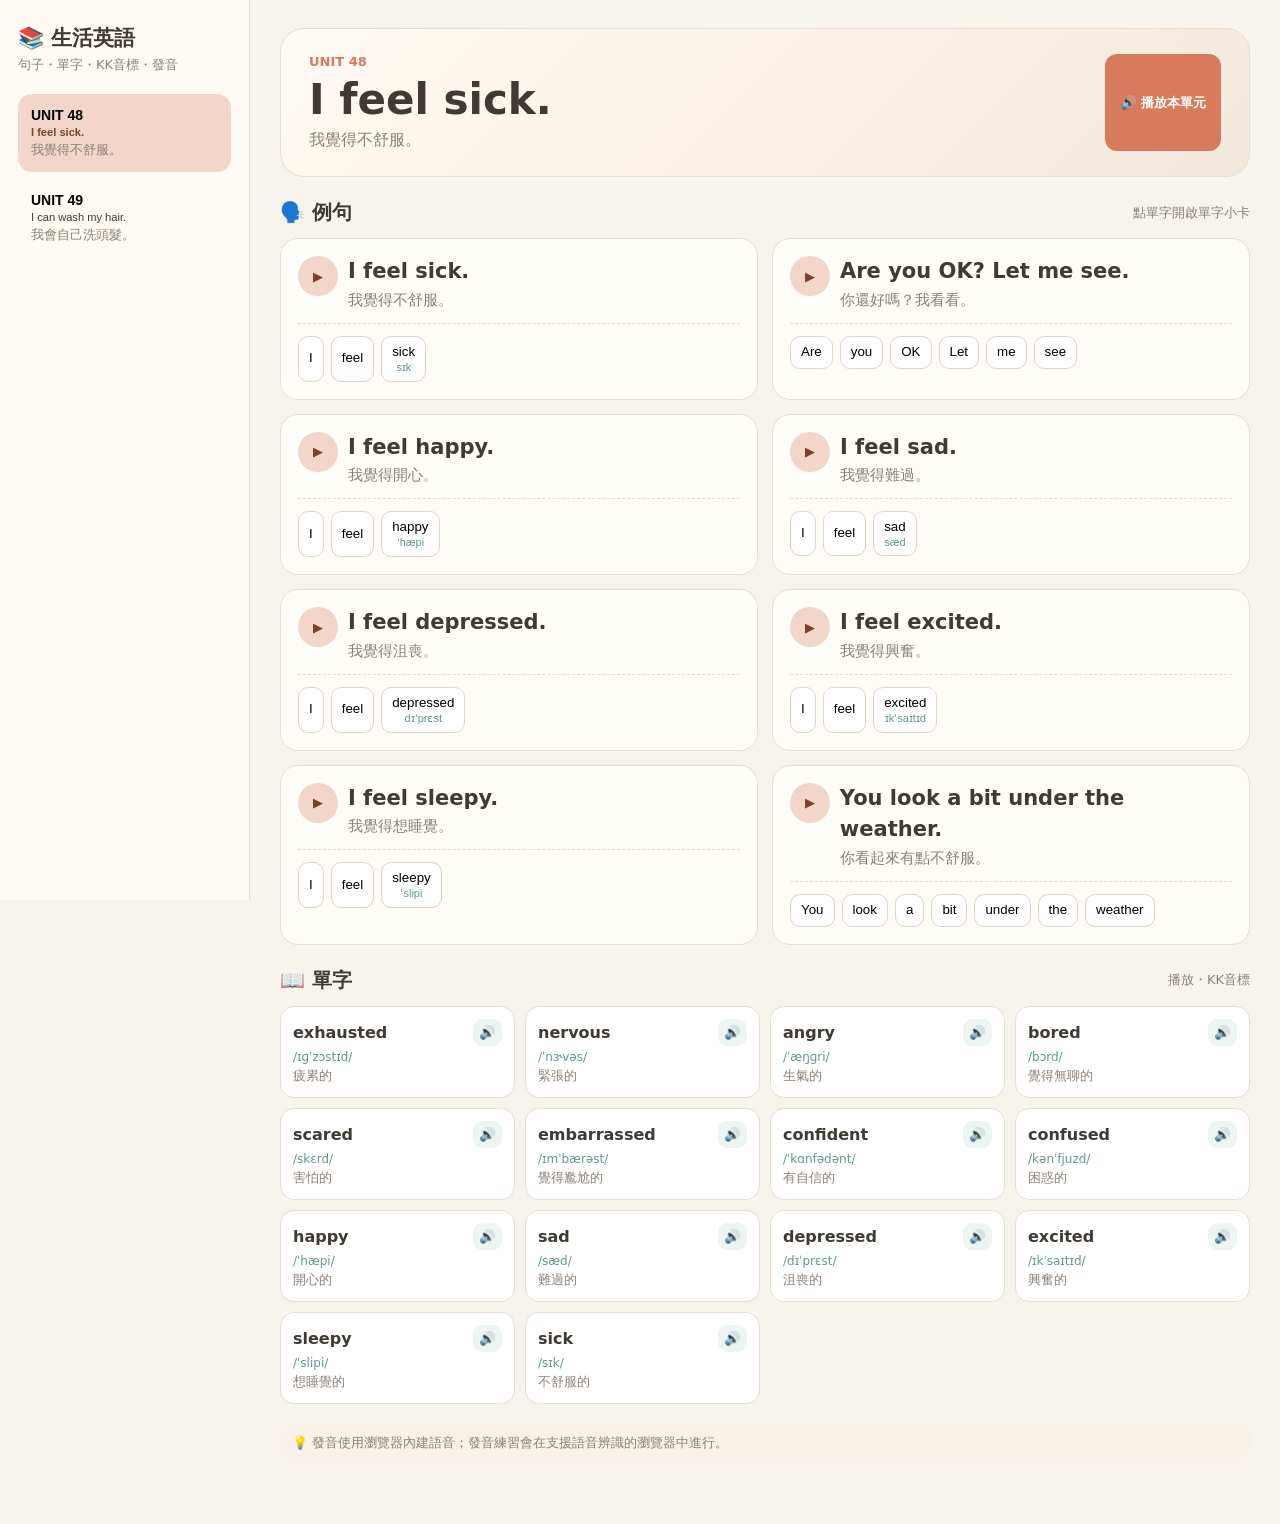
==== english-learning/index.html @ 6aeac431 "Add English learning Unit 48-49 web app" ====
<!doctype html>
<html lang="zh-Hant">
<head>
<meta charset="utf-8"><meta name="viewport" content="width=device-width,initial-scale=1">
<title>生活英語｜Unit 48–49</title>
<style>
:root{--bg:#f7f4ee;--card:#fffdf8;--ink:#3f3a34;--muted:#8b8176;--accent:#d77b5c;--green:#5d9a91;--line:#e7ddd1}*{box-sizing:border-box}body{margin:0;background:var(--bg);color:var(--ink);font-family:system-ui,-apple-system,"Noto Sans TC",sans-serif}.app{min-height:100vh;display:grid;grid-template-columns:250px 1fr}.side{position:sticky;top:0;height:100vh;padding:24px 18px;background:#fffaf3;border-right:1px solid var(--line)}.logo{font-size:21px;font-weight:800;margin-bottom:4px}.sub{font-size:13px;color:var(--muted);margin-bottom:20px}.unit{width:100%;border:0;background:transparent;text-align:left;padding:13px;border-radius:14px;cursor:pointer;margin-bottom:7px}.unit:hover,.unit.active{background:#f1d6c9}.unit b,.unit small{display:block}.unit b{font-size:14px}.unit small{margin-top:3px}.unit .en{color:var(--ink)}.unit .zh{color:var(--muted);font-size:13px}.unit.active .en{color:#7c402f;font-weight:800}.main{max-width:1100px;width:100%;margin:auto;padding:28px 30px 60px}.hero{background:linear-gradient(135deg,#fffaf4,#f3e8dc);border:1px solid var(--line);border-radius:24px;padding:25px 28px;margin-bottom:22px}.heroTop{display:flex;justify-content:space-between;gap:15px}.eyebrow{font-size:13px;color:var(--accent);font-weight:800}.hero h1{font-size:clamp(28px,4vw,42px);margin:6px 0}.hero p{color:var(--muted);margin:0}.btn{border:0;border-radius:12px;padding:11px 15px;background:var(--accent);color:#fff;font-weight:750;cursor:pointer}.section{margin-top:22px}.sectionTitle{display:flex;justify-content:space-between;align-items:center;margin-bottom:12px}.sectionTitle h2{font-size:20px;margin:0}.sectionTitle span{font-size:13px;color:var(--muted)}.grid{display:grid;grid-template-columns:repeat(2,minmax(0,1fr));gap:14px}.card{background:var(--card);border:1px solid var(--line);border-radius:18px;padding:17px}.line{display:flex;gap:10px;align-items:flex-start}.play{border:0;width:40px;height:40px;border-radius:50%;background:#f1d6c9;color:#7c402f;cursor:pointer}.sentence{font-size:21px;font-weight:750;line-height:1.5}.zh{font-size:15px;color:var(--muted);margin-top:3px}.words{display:flex;flex-wrap:wrap;gap:7px;margin-top:13px;padding-top:12px;border-top:1px dashed var(--line)}.word{border:1px solid #dfd4c7;background:#fff;padding:7px 10px;border-radius:10px;cursor:pointer}.word:hover{border-color:var(--accent);background:#fff8f3}.word i{display:block;font-size:11px;color:var(--green);font-style:normal;margin-top:2px}.vocab{display:grid;grid-template-columns:repeat(4,minmax(0,1fr));gap:10px}.v{background:#fff;border:1px solid var(--line);border-radius:14px;padding:12px}.vtop{display:flex;justify-content:space-between;align-items:center}.vtop button{border:0;background:#edf5f2;color:#39766e;border-radius:9px;padding:6px;cursor:pointer}.ipa{font-size:12px;color:var(--green);margin-top:4px}.meaning{font-size:13px;color:var(--muted);margin-top:3px}.note{margin-top:18px;padding:12px;background:#f8f1e9;border-radius:12px;color:var(--muted);font-size:13px}.mobile{display:none}
.modal{position:fixed;inset:0;background:rgba(35,29,24,.45);display:flex;align-items:center;justify-content:center;padding:18px;z-index:10}.modal.hide{display:none}.box{width:min(520px,100%);background:#fffdf8;border-radius:24px;overflow:hidden;box-shadow:0 20px 60px #0003}.head{padding:20px 22px 16px;background:linear-gradient(135deg,#fff7ef,#f2e5d9);display:flex;justify-content:space-between}.label{font-size:12px;color:var(--accent);font-weight:800}.mword{font-size:36px;font-weight:850}.mmeaning{color:var(--muted);font-size:17px}.close{border:0;border-radius:50%;width:38px;height:38px;cursor:pointer}.body{padding:20px 22px 24px}.mipa{font-size:21px;color:var(--green);margin-bottom:16px}.actions{display:flex;gap:9px;flex-wrap:wrap}.actions button{border:0;border-radius:12px;padding:11px 14px;cursor:pointer;font-weight:750;background:#f1d6c9;color:#7c402f}.actions .green{background:#edf5f2;color:#39766e}.practice{margin-top:18px;padding:16px;border-radius:16px;background:#f8f1e9}.practice h3{margin:0 0 6px}.practice p{font-size:13px;color:var(--muted)}.result{min-height:22px;font-weight:700;margin-top:10px}.example{margin-top:17px;padding-top:15px;border-top:1px dashed var(--line)}.exzh{color:var(--muted);font-size:14px;margin-top:3px}
@media(max-width:850px){.app{display:block}.side{display:none}.main{padding:16px 14px 90px}.grid{grid-template-columns:1fr}.vocab{grid-template-columns:repeat(2,minmax(0,1fr))}.heroTop{display:block}.hero{padding:20px}.hero .btn{margin-top:14px}.mobile{display:flex;position:fixed;z-index:9;left:10px;right:10px;bottom:10px;background:#fffaf3f5;border:1px solid var(--line);border-radius:16px;padding:7px;gap:6px;box-shadow:0 8px 30px #0002}.mobile button{flex:1;border:0;background:transparent;padding:10px;border-radius:11px}.mobile button.active{background:#f1d6c9;color:#7c402f;font-weight:800}}
</style></head>
<body>
<div class="app"><aside class="side"><div class="logo">📚 生活英語</div><div class="sub">句子・單字・KK音標・發音</div><div id="menu"></div></aside>
<main class="main"><section class="hero"><div class="heroTop"><div><div class="eyebrow" id="label"></div><h1 id="title"></h1><p id="subtitle"></p></div><button class="btn" id="all">🔊 播放本單元</button></div></section>
<section class="section"><div class="sectionTitle"><h2>🗣️ 例句</h2><span>點單字開啟單字小卡</span></div><div class="grid" id="sentences"></div></section>
<section class="section"><div class="sectionTitle"><h2>📖 單字</h2><span>播放・KK音標</span></div><div class="vocab" id="vocab"></div></section><div class="note">💡 發音使用瀏覽器內建語音；發音練習會在支援語音辨識的瀏覽器中進行。</div></main></div>
<div class="mobile" id="mobile"></div>
<div class="modal hide" id="modal"><div class="box"><div class="head"><div><div class="label">WORD CARD</div><div class="mword" id="mw"></div><div class="mmeaning" id="mm"></div></div><button class="close" id="close">×</button></div><div class="body"><div class="mipa" id="mi"></div><div class="actions"><button id="mp">🔊 播放發音</button><button class="green" id="ms">🐢 慢速播放</button></div><div class="practice"><h3>🎤 發音練習</h3><p>先聽一次，再跟著念；支援語音辨識時會顯示辨識結果。</p><div class="actions"><button class="green" id="practice">🎙️ 開始練習</button><button class="green" id="stop">⏹ 停止</button></div><div class="result" id="result"></div></div><div class="example" id="example"></div></div></div></div>
<script>
const U={48:{title:'I feel sick.',zh:'我覺得不舒服。',s:[['I feel sick.','我覺得不舒服。'],['Are you OK? Let me see.','你還好嗎？我看看。'],['I feel happy.','我覺得開心。'],['I feel sad.','我覺得難過。'],['I feel depressed.','我覺得沮喪。'],['I feel excited.','我覺得興奮。'],['I feel sleepy.','我覺得想睡覺。'],['You look a bit under the weather.','你看起來有點不舒服。']],v:[['exhausted','疲累的','ɪɡˈzɔstɪd'],['nervous','緊張的','ˈnɝvəs'],['angry','生氣的','ˈæŋɡri'],['bored','覺得無聊的','bɔrd'],['scared','害怕的','skɛrd'],['embarrassed','覺得尷尬的','ɪmˈbærəst'],['confident','有自信的','ˈkɑnfədənt'],['confused','困惑的','kənˈfjuzd'],['happy','開心的','ˈhæpi'],['sad','難過的','sæd'],['depressed','沮喪的','dɪˈprɛst'],['excited','興奮的','ɪkˈsaɪtɪd'],['sleepy','想睡覺的','ˈslipi'],['sick','不舒服的','sɪk']]},49:{title:'I can wash my hair.',zh:'我會自己洗頭髮。',s:[['I can wash my hair.','我會自己洗頭髮。'],['You are great.','你真棒！'],['I can wash my feet.','我會自己洗腳。'],['I can wash my face.','我會自己洗臉。'],['I can wash my neck.','我會自己洗脖子。'],['I can wash my hands.','我會自己洗手。'],['Let me blow-dry your hair.','讓我幫你吹乾頭髮。'],['The water in the bathtub is too hot.','浴缸裡的水太熱了。'],['The water is warm enough.','水溫夠暖和。']],v:[['back','背部','bæk'],['arm','手臂','ɑrm'],['ear','耳朵','ɪr'],['leg','腿','lɛɡ'],['mouth','嘴巴','maʊθ'],['finger','手指','ˈfɪŋɡɚ'],['chest','胸部','tʃɛst'],['tummy','肚子','ˈtʌmi'],['shoulder','肩膀','ˈʃoʊldɚ'],['hair','頭髮','hɛr'],['wash','洗','wɑʃ'],['feet','腳（foot複數）','fit'],['face','臉','feɪs'],['neck','脖子','nɛk'],['hands','手（hand複數）','hændz']]}};
let cur=48,word='',rec=null;const $=x=>document.getElementById(x);function esc(x){return x.replace(/[&<>"']/g,c=>({'&':'&amp;','<':'&lt;','>':'&gt;','"':'&quot;',"'":'&#39;'}[c]))}function speak(t,r=.82){speechSynthesis.cancel();let u=new SpeechSynthesisUtterance(t);u.lang='en-US';u.rate=r;speechSynthesis.speak(u)}
function render(){let u=U[cur];$('label').textContent='UNIT '+cur;$('title').textContent=u.title;$('subtitle').textContent=u.zh;$('sentences').innerHTML=u.s.map(x=>{let ws=x[0].match(/[A-Za-z]+(?:-[A-Za-z]+)*/g)||[];return `<article class="card"><div class="line"><button class="play" data-play="${esc(x[0])}">▶</button><div><div class="sentence">${esc(x[0])}</div><div class="zh">${esc(x[1])}</div></div></div><div class="words">${ws.map(w=>`<button class="word" data-word="${esc(w)}">${esc(w)}<i>${ipa(w)}</i></button>`).join('')}</div></article>`}).join('');$('vocab').innerHTML=u.v.map(x=>`<div class="v"><div class="vtop"><b>${esc(x[0])}</b><button data-play="${esc(x[0])}">🔊</button></div><div class="ipa">/${esc(x[2])}/</div><div class="meaning">${esc(x[1])}</div></div>`).join('');document.querySelectorAll('[data-play]').forEach(b=>b.onclick=()=>speak(b.dataset.play));document.querySelectorAll('[data-word]').forEach(b=>b.onclick=()=>openCard(b.dataset.word));document.querySelectorAll('[data-unit]').forEach(b=>b.classList.toggle('active',+b.dataset.unit===cur))}
function ipa(w){let a=U[cur].v.find(x=>x[0].toLowerCase()===w.toLowerCase());return a?a[2]:''}function menu(){let h=Object.keys(U).map(k=>`<button class="unit ${+k===cur?'active':''}" data-unit="${k}"><b>UNIT ${k}</b><small class="en">${esc(U[k].title)}</small><small class="zh">${esc(U[k].zh)}</small></button>`).join('');$('menu').innerHTML=h;$('mobile').innerHTML=Object.keys(U).map(k=>`<button data-unit="${k}">Unit ${k}</button>`).join('');document.querySelectorAll('[data-unit]').forEach(b=>b.onclick=()=>{cur=+b.dataset.unit;menu();render();scrollTo({top:0,behavior:'smooth'})})}
function openCard(w){word=w.toLowerCase();let v=U[cur].v.find(x=>x[0].toLowerCase()===word);$('mw').textContent=word;$('mm').textContent=v?v[1]:'單字';$('mi').textContent=v?'/'+v[2]+'/':'';let ex=U[cur].s.find(x=>new RegExp('\\b'+word.replace(/[.*+?^${}()|[\\]\\]/g,'\\$&')+'\\b','i').test(x[0]));$('example').innerHTML=ex?`<b>📌 例句</b><div>${esc(ex[0])}</div><div class="exzh">${esc(ex[1])}</div>`:'';$('result').textContent='';$('modal').classList.remove('hide');document.body.style.overflow='hidden'}function closeCard(){$('modal').classList.add('hide');document.body.style.overflow='';if(rec){try{rec.stop()}catch(e){}rec=null}}$('close').onclick=closeCard;$('modal').onclick=e=>{if(e.target===$('modal'))closeCard()};$('mp').onclick=()=>speak(word);$('ms').onclick=()=>speak(word,.55);$('stop').onclick=()=>{if(rec)try{rec.stop()}catch(e){}speechSynthesis.cancel();$('result').textContent='已停止練習。'};$('practice').onclick=()=>{let SR=SpeechRecognition||webkitSpeechRecognition;if(!SR){$('result').textContent='目前瀏覽器不支援語音辨識，可以先聽發音再跟讀。';return}rec=new SR();rec.lang='en-US';rec.interimResults=false;rec.onresult=e=>{let h=e.results[0][0].transcript.trim();$('result').textContent=h.toLowerCase().includes(word)?'✅ 很棒！辨識到：'+h:'🔁 辨識到：'+h+'，再試一次看看。'};rec.onerror=()=>{$('result').textContent='⚠️ 無法辨識，請確認麥克風權限後再試一次。'};speak(word,.55);try{rec.start()}catch(e){}};$('all').onclick=()=>{speechSynthesis.cancel();let i=0,a=U[cur].s.map(x=>x[0]);function n(){if(i<a.length){let u=new SpeechSynthesisUtterance(a[i++]);u.lang='en-US';u.rate=.82;u.onend=n;speechSynthesis.speak(u)}}n()};menu();render();
</script></body></html>
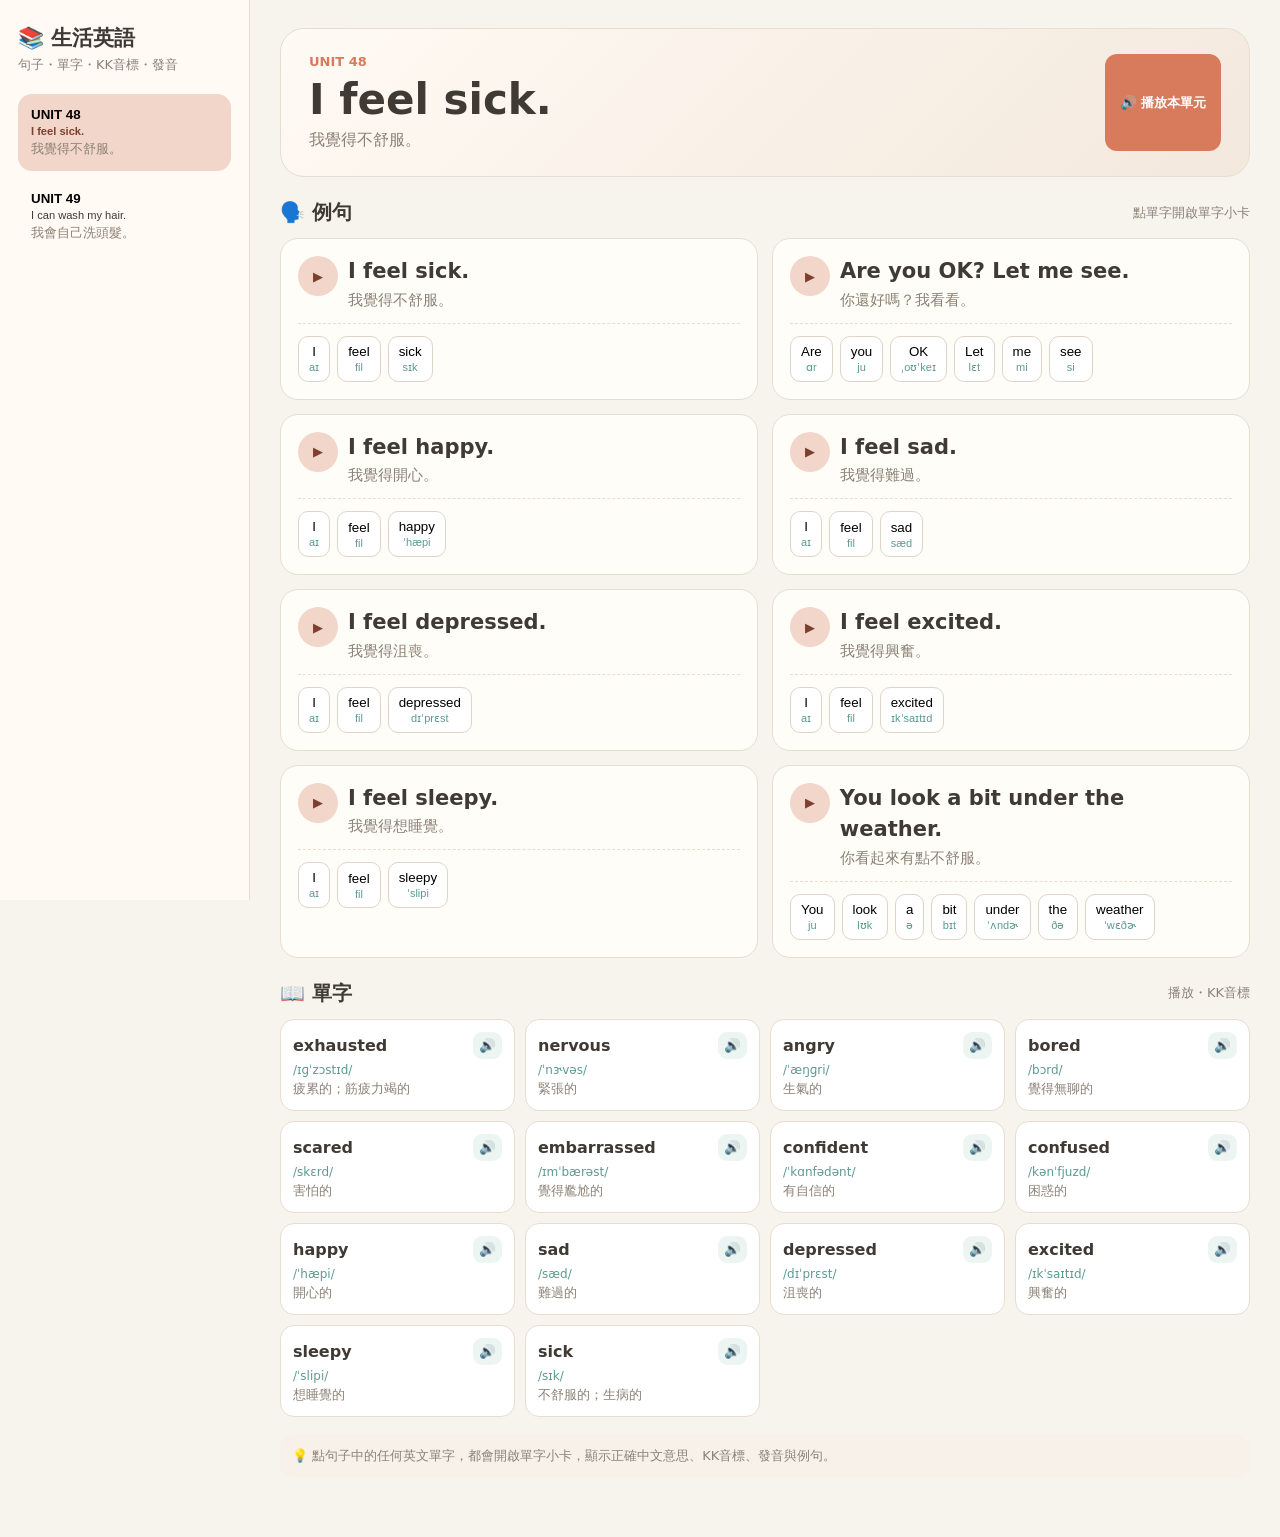
==== commit 01d42715: "Fix word card Chinese meanings" ====
--- a/english-learning/index.html
+++ b/english-learning/index.html
@@ -4,21 +4,17 @@
 <meta charset="utf-8"><meta name="viewport" content="width=device-width,initial-scale=1">
 <title>生活英語｜Unit 48–49</title>
 <style>
-:root{--bg:#f7f4ee;--card:#fffdf8;--ink:#3f3a34;--muted:#8b8176;--accent:#d77b5c;--green:#5d9a91;--line:#e7ddd1}*{box-sizing:border-box}body{margin:0;background:var(--bg);color:var(--ink);font-family:system-ui,-apple-system,"Noto Sans TC",sans-serif}.app{min-height:100vh;display:grid;grid-template-columns:250px 1fr}.side{position:sticky;top:0;height:100vh;padding:24px 18px;background:#fffaf3;border-right:1px solid var(--line)}.logo{font-size:21px;font-weight:800;margin-bottom:4px}.sub{font-size:13px;color:var(--muted);margin-bottom:20px}.unit{width:100%;border:0;background:transparent;text-align:left;padding:13px;border-radius:14px;cursor:pointer;margin-bottom:7px}.unit:hover,.unit.active{background:#f1d6c9}.unit b,.unit small{display:block}.unit b{font-size:14px}.unit small{margin-top:3px}.unit .en{color:var(--ink)}.unit .zh{color:var(--muted);font-size:13px}.unit.active .en{color:#7c402f;font-weight:800}.main{max-width:1100px;width:100%;margin:auto;padding:28px 30px 60px}.hero{background:linear-gradient(135deg,#fffaf4,#f3e8dc);border:1px solid var(--line);border-radius:24px;padding:25px 28px;margin-bottom:22px}.heroTop{display:flex;justify-content:space-between;gap:15px}.eyebrow{font-size:13px;color:var(--accent);font-weight:800}.hero h1{font-size:clamp(28px,4vw,42px);margin:6px 0}.hero p{color:var(--muted);margin:0}.btn{border:0;border-radius:12px;padding:11px 15px;background:var(--accent);color:#fff;font-weight:750;cursor:pointer}.section{margin-top:22px}.sectionTitle{display:flex;justify-content:space-between;align-items:center;margin-bottom:12px}.sectionTitle h2{font-size:20px;margin:0}.sectionTitle span{font-size:13px;color:var(--muted)}.grid{display:grid;grid-template-columns:repeat(2,minmax(0,1fr));gap:14px}.card{background:var(--card);border:1px solid var(--line);border-radius:18px;padding:17px}.line{display:flex;gap:10px;align-items:flex-start}.play{border:0;width:40px;height:40px;border-radius:50%;background:#f1d6c9;color:#7c402f;cursor:pointer}.sentence{font-size:21px;font-weight:750;line-height:1.5}.zh{font-size:15px;color:var(--muted);margin-top:3px}.words{display:flex;flex-wrap:wrap;gap:7px;margin-top:13px;padding-top:12px;border-top:1px dashed var(--line)}.word{border:1px solid #dfd4c7;background:#fff;padding:7px 10px;border-radius:10px;cursor:pointer}.word:hover{border-color:var(--accent);background:#fff8f3}.word i{display:block;font-size:11px;color:var(--green);font-style:normal;margin-top:2px}.vocab{display:grid;grid-template-columns:repeat(4,minmax(0,1fr));gap:10px}.v{background:#fff;border:1px solid var(--line);border-radius:14px;padding:12px}.vtop{display:flex;justify-content:space-between;align-items:center}.vtop button{border:0;background:#edf5f2;color:#39766e;border-radius:9px;padding:6px;cursor:pointer}.ipa{font-size:12px;color:var(--green);margin-top:4px}.meaning{font-size:13px;color:var(--muted);margin-top:3px}.note{margin-top:18px;padding:12px;background:#f8f1e9;border-radius:12px;color:var(--muted);font-size:13px}.mobile{display:none}
-.modal{position:fixed;inset:0;background:rgba(35,29,24,.45);display:flex;align-items:center;justify-content:center;padding:18px;z-index:10}.modal.hide{display:none}.box{width:min(520px,100%);background:#fffdf8;border-radius:24px;overflow:hidden;box-shadow:0 20px 60px #0003}.head{padding:20px 22px 16px;background:linear-gradient(135deg,#fff7ef,#f2e5d9);display:flex;justify-content:space-between}.label{font-size:12px;color:var(--accent);font-weight:800}.mword{font-size:36px;font-weight:850}.mmeaning{color:var(--muted);font-size:17px}.close{border:0;border-radius:50%;width:38px;height:38px;cursor:pointer}.body{padding:20px 22px 24px}.mipa{font-size:21px;color:var(--green);margin-bottom:16px}.actions{display:flex;gap:9px;flex-wrap:wrap}.actions button{border:0;border-radius:12px;padding:11px 14px;cursor:pointer;font-weight:750;background:#f1d6c9;color:#7c402f}.actions .green{background:#edf5f2;color:#39766e}.practice{margin-top:18px;padding:16px;border-radius:16px;background:#f8f1e9}.practice h3{margin:0 0 6px}.practice p{font-size:13px;color:var(--muted)}.result{min-height:22px;font-weight:700;margin-top:10px}.example{margin-top:17px;padding-top:15px;border-top:1px dashed var(--line)}.exzh{color:var(--muted);font-size:14px;margin-top:3px}
-@media(max-width:850px){.app{display:block}.side{display:none}.main{padding:16px 14px 90px}.grid{grid-template-columns:1fr}.vocab{grid-template-columns:repeat(2,minmax(0,1fr))}.heroTop{display:block}.hero{padding:20px}.hero .btn{margin-top:14px}.mobile{display:flex;position:fixed;z-index:9;left:10px;right:10px;bottom:10px;background:#fffaf3f5;border:1px solid var(--line);border-radius:16px;padding:7px;gap:6px;box-shadow:0 8px 30px #0002}.mobile button{flex:1;border:0;background:transparent;padding:10px;border-radius:11px}.mobile button.active{background:#f1d6c9;color:#7c402f;font-weight:800}}
+:root{--bg:#f7f4ee;--card:#fffdf8;--ink:#3f3a34;--muted:#8b8176;--accent:#d77b5c;--green:#5d9a91;--line:#e7ddd1}*{box-sizing:border-box}body{margin:0;background:var(--bg);color:var(--ink);font-family:system-ui,-apple-system,"Noto Sans TC",sans-serif}.app{min-height:100vh;display:grid;grid-template-columns:250px 1fr}.side{position:sticky;top:0;height:100vh;padding:24px 18px;background:#fffaf3;border-right:1px solid var(--line)}.logo{font-size:21px;font-weight:800}.sub{font-size:13px;color:var(--muted);margin:4px 0 20px}.unit{width:100%;border:0;background:transparent;text-align:left;padding:13px;border-radius:14px;cursor:pointer;margin-bottom:7px}.unit:hover,.unit.active{background:#f1d6c9}.unit b,.unit small{display:block}.unit small{margin-top:3px}.unit .en{color:var(--ink)}.unit .zh{color:var(--muted);font-size:13px}.unit.active .en{color:#7c402f;font-weight:800}.main{max-width:1100px;width:100%;margin:auto;padding:28px 30px 60px}.hero{background:linear-gradient(135deg,#fffaf4,#f3e8dc);border:1px solid var(--line);border-radius:24px;padding:25px 28px;margin-bottom:22px}.heroTop{display:flex;justify-content:space-between;gap:15px}.eyebrow{font-size:13px;color:var(--accent);font-weight:800}.hero h1{font-size:clamp(28px,4vw,42px);margin:6px 0}.hero p{color:var(--muted);margin:0}.btn,.sound{border:0;border-radius:12px;padding:11px 15px;background:var(--accent);color:#fff;font-weight:750;cursor:pointer}.section{margin-top:22px}.sectionTitle{display:flex;justify-content:space-between;align-items:center;margin-bottom:12px}.sectionTitle h2{font-size:20px;margin:0}.sectionTitle span{font-size:13px;color:var(--muted)}.grid{display:grid;grid-template-columns:repeat(2,minmax(0,1fr));gap:14px}.card{background:var(--card);border:1px solid var(--line);border-radius:18px;padding:17px}.line{display:flex;gap:10px}.play{border:0;width:40px;height:40px;border-radius:50%;background:#f1d6c9;color:#7c402f;cursor:pointer}.sentence{font-size:21px;font-weight:750;line-height:1.5}.zh{font-size:15px;color:var(--muted);margin-top:3px}.words{display:flex;flex-wrap:wrap;gap:7px;margin-top:13px;padding-top:12px;border-top:1px dashed var(--line)}.word{border:1px solid #dfd4c7;background:#fff;padding:7px 10px;border-radius:10px;cursor:pointer}.word:hover{border-color:var(--accent);background:#fff8f3}.word i{display:block;font-size:11px;color:var(--green);font-style:normal;margin-top:2px}.vocab{display:grid;grid-template-columns:repeat(4,minmax(0,1fr));gap:10px}.v{background:#fff;border:1px solid var(--line);border-radius:14px;padding:12px}.vtop{display:flex;justify-content:space-between;align-items:center}.vtop button{border:0;background:#edf5f2;color:#39766e;border-radius:9px;padding:6px;cursor:pointer}.ipa{font-size:12px;color:var(--green);margin-top:4px}.meaning{font-size:13px;color:var(--muted);margin-top:3px}.note{margin-top:18px;padding:12px;background:#f8f1e9;border-radius:12px;color:var(--muted);font-size:13px}.mobile{display:none}.modal{position:fixed;inset:0;background:#231d1873;display:flex;align-items:center;justify-content:center;padding:18px;z-index:20}.modal.hide{display:none}.box{width:min(520px,100%);background:#fffdf8;border-radius:24px;overflow:hidden;box-shadow:0 20px 60px #0003}.head{padding:20px 22px 16px;background:linear-gradient(135deg,#fff7ef,#f2e5d9);display:flex;justify-content:space-between}.label{font-size:12px;color:var(--accent);font-weight:800}.mword{font-size:36px;font-weight:850}.mmeaning{color:var(--ink);font-size:18px;margin-top:4px}.close{border:0;border-radius:50%;width:38px;height:38px;cursor:pointer}.body{padding:20px 22px 24px}.mipa{font-size:21px;color:var(--green);margin-bottom:16px}.actions{display:flex;gap:9px;flex-wrap:wrap}.actions button{border:0;border-radius:12px;padding:11px 14px;cursor:pointer;font-weight:750;background:#f1d6c9;color:#7c402f}.actions .green{background:#edf5f2;color:#39766e}.practice{margin-top:18px;padding:16px;border-radius:16px;background:#f8f1e9}.practice h3{margin:0 0 6px}.practice p{font-size:13px;color:var(--muted)}.result{min-height:22px;font-weight:700;margin-top:10px}.example{margin-top:17px;padding-top:15px;border-top:1px dashed var(--line)}.exzh{color:var(--muted);font-size:14px;margin-top:3px}@media(max-width:850px){.app{display:block}.side{display:none}.main{padding:16px 14px 90px}.grid{grid-template-columns:1fr}.vocab{grid-template-columns:repeat(2,minmax(0,1fr))}.heroTop{display:block}.hero{padding:20px}.hero .btn{margin-top:14px}.mobile{display:flex;position:fixed;z-index:10;left:10px;right:10px;bottom:10px;background:#fffaf3f5;border:1px solid var(--line);border-radius:16px;padding:7px;gap:6px;box-shadow:0 8px 30px #0002}.mobile button{flex:1;border:0;background:transparent;padding:10px;border-radius:11px}.mobile button.active{background:#f1d6c9;color:#7c402f;font-weight:800}}
 </style></head>
 <body>
-<div class="app"><aside class="side"><div class="logo">📚 生活英語</div><div class="sub">句子・單字・KK音標・發音</div><div id="menu"></div></aside>
-<main class="main"><section class="hero"><div class="heroTop"><div><div class="eyebrow" id="label"></div><h1 id="title"></h1><p id="subtitle"></p></div><button class="btn" id="all">🔊 播放本單元</button></div></section>
-<section class="section"><div class="sectionTitle"><h2>🗣️ 例句</h2><span>點單字開啟單字小卡</span></div><div class="grid" id="sentences"></div></section>
-<section class="section"><div class="sectionTitle"><h2>📖 單字</h2><span>播放・KK音標</span></div><div class="vocab" id="vocab"></div></section><div class="note">💡 發音使用瀏覽器內建語音；發音練習會在支援語音辨識的瀏覽器中進行。</div></main></div>
-<div class="mobile" id="mobile"></div>
-<div class="modal hide" id="modal"><div class="box"><div class="head"><div><div class="label">WORD CARD</div><div class="mword" id="mw"></div><div class="mmeaning" id="mm"></div></div><button class="close" id="close">×</button></div><div class="body"><div class="mipa" id="mi"></div><div class="actions"><button id="mp">🔊 播放發音</button><button class="green" id="ms">🐢 慢速播放</button></div><div class="practice"><h3>🎤 發音練習</h3><p>先聽一次，再跟著念；支援語音辨識時會顯示辨識結果。</p><div class="actions"><button class="green" id="practice">🎙️ 開始練習</button><button class="green" id="stop">⏹ 停止</button></div><div class="result" id="result"></div></div><div class="example" id="example"></div></div></div></div>
+<div class="app"><aside class="side"><div class="logo">📚 生活英語</div><div class="sub">句子・單字・KK音標・發音</div><div id="menu"></div></aside><main class="main"><section class="hero"><div class="heroTop"><div><div class="eyebrow" id="label"></div><h1 id="title"></h1><p id="subtitle"></p></div><button class="btn" id="all">🔊 播放本單元</button></div></section><section class="section"><div class="sectionTitle"><h2>🗣️ 例句</h2><span>點單字開啟單字小卡</span></div><div class="grid" id="sentences"></div></section><section class="section"><div class="sectionTitle"><h2>📖 單字</h2><span>播放・KK音標</span></div><div class="vocab" id="vocab"></div></section><div class="note">💡 點句子中的任何英文單字，都會開啟單字小卡，顯示正確中文意思、KK音標、發音與例句。</div></main></div>
+<div class="mobile" id="mobile"></div><div class="modal hide" id="modal"><div class="box"><div class="head"><div><div class="label">WORD CARD</div><div class="mword" id="mw"></div><div class="mmeaning" id="mm"></div></div><button class="close" id="close">×</button></div><div class="body"><div class="mipa" id="mi"></div><div class="actions"><button id="mp">🔊 播放發音</button><button class="green" id="ms">🐢 慢速播放</button></div><div class="practice"><h3>🎤 發音練習</h3><p>先聽一次，再按開始練習跟著念。</p><div class="actions"><button class="green" id="practice">🎙️ 開始練習</button><button class="green" id="stop">⏹ 停止</button></div><div class="result" id="result"></div></div><div class="example" id="example"></div></div></div></div>
 <script>
-const U={48:{title:'I feel sick.',zh:'我覺得不舒服。',s:[['I feel sick.','我覺得不舒服。'],['Are you OK? Let me see.','你還好嗎？我看看。'],['I feel happy.','我覺得開心。'],['I feel sad.','我覺得難過。'],['I feel depressed.','我覺得沮喪。'],['I feel excited.','我覺得興奮。'],['I feel sleepy.','我覺得想睡覺。'],['You look a bit under the weather.','你看起來有點不舒服。']],v:[['exhausted','疲累的','ɪɡˈzɔstɪd'],['nervous','緊張的','ˈnɝvəs'],['angry','生氣的','ˈæŋɡri'],['bored','覺得無聊的','bɔrd'],['scared','害怕的','skɛrd'],['embarrassed','覺得尷尬的','ɪmˈbærəst'],['confident','有自信的','ˈkɑnfədənt'],['confused','困惑的','kənˈfjuzd'],['happy','開心的','ˈhæpi'],['sad','難過的','sæd'],['depressed','沮喪的','dɪˈprɛst'],['excited','興奮的','ɪkˈsaɪtɪd'],['sleepy','想睡覺的','ˈslipi'],['sick','不舒服的','sɪk']]},49:{title:'I can wash my hair.',zh:'我會自己洗頭髮。',s:[['I can wash my hair.','我會自己洗頭髮。'],['You are great.','你真棒！'],['I can wash my feet.','我會自己洗腳。'],['I can wash my face.','我會自己洗臉。'],['I can wash my neck.','我會自己洗脖子。'],['I can wash my hands.','我會自己洗手。'],['Let me blow-dry your hair.','讓我幫你吹乾頭髮。'],['The water in the bathtub is too hot.','浴缸裡的水太熱了。'],['The water is warm enough.','水溫夠暖和。']],v:[['back','背部','bæk'],['arm','手臂','ɑrm'],['ear','耳朵','ɪr'],['leg','腿','lɛɡ'],['mouth','嘴巴','maʊθ'],['finger','手指','ˈfɪŋɡɚ'],['chest','胸部','tʃɛst'],['tummy','肚子','ˈtʌmi'],['shoulder','肩膀','ˈʃoʊldɚ'],['hair','頭髮','hɛr'],['wash','洗','wɑʃ'],['feet','腳（foot複數）','fit'],['face','臉','feɪs'],['neck','脖子','nɛk'],['hands','手（hand複數）','hændz']]}};
-let cur=48,word='',rec=null;const $=x=>document.getElementById(x);function esc(x){return x.replace(/[&<>"']/g,c=>({'&':'&amp;','<':'&lt;','>':'&gt;','"':'&quot;',"'":'&#39;'}[c]))}function speak(t,r=.82){speechSynthesis.cancel();let u=new SpeechSynthesisUtterance(t);u.lang='en-US';u.rate=r;speechSynthesis.speak(u)}
-function render(){let u=U[cur];$('label').textContent='UNIT '+cur;$('title').textContent=u.title;$('subtitle').textContent=u.zh;$('sentences').innerHTML=u.s.map(x=>{let ws=x[0].match(/[A-Za-z]+(?:-[A-Za-z]+)*/g)||[];return `<article class="card"><div class="line"><button class="play" data-play="${esc(x[0])}">▶</button><div><div class="sentence">${esc(x[0])}</div><div class="zh">${esc(x[1])}</div></div></div><div class="words">${ws.map(w=>`<button class="word" data-word="${esc(w)}">${esc(w)}<i>${ipa(w)}</i></button>`).join('')}</div></article>`}).join('');$('vocab').innerHTML=u.v.map(x=>`<div class="v"><div class="vtop"><b>${esc(x[0])}</b><button data-play="${esc(x[0])}">🔊</button></div><div class="ipa">/${esc(x[2])}/</div><div class="meaning">${esc(x[1])}</div></div>`).join('');document.querySelectorAll('[data-play]').forEach(b=>b.onclick=()=>speak(b.dataset.play));document.querySelectorAll('[data-word]').forEach(b=>b.onclick=()=>openCard(b.dataset.word));document.querySelectorAll('[data-unit]').forEach(b=>b.classList.toggle('active',+b.dataset.unit===cur))}
-function ipa(w){let a=U[cur].v.find(x=>x[0].toLowerCase()===w.toLowerCase());return a?a[2]:''}function menu(){let h=Object.keys(U).map(k=>`<button class="unit ${+k===cur?'active':''}" data-unit="${k}"><b>UNIT ${k}</b><small class="en">${esc(U[k].title)}</small><small class="zh">${esc(U[k].zh)}</small></button>`).join('');$('menu').innerHTML=h;$('mobile').innerHTML=Object.keys(U).map(k=>`<button data-unit="${k}">Unit ${k}</button>`).join('');document.querySelectorAll('[data-unit]').forEach(b=>b.onclick=()=>{cur=+b.dataset.unit;menu();render();scrollTo({top:0,behavior:'smooth'})})}
-function openCard(w){word=w.toLowerCase();let v=U[cur].v.find(x=>x[0].toLowerCase()===word);$('mw').textContent=word;$('mm').textContent=v?v[1]:'單字';$('mi').textContent=v?'/'+v[2]+'/':'';let ex=U[cur].s.find(x=>new RegExp('\\b'+word.replace(/[.*+?^${}()|[\\]\\]/g,'\\$&')+'\\b','i').test(x[0]));$('example').innerHTML=ex?`<b>📌 例句</b><div>${esc(ex[0])}</div><div class="exzh">${esc(ex[1])}</div>`:'';$('result').textContent='';$('modal').classList.remove('hide');document.body.style.overflow='hidden'}function closeCard(){$('modal').classList.add('hide');document.body.style.overflow='';if(rec){try{rec.stop()}catch(e){}rec=null}}$('close').onclick=closeCard;$('modal').onclick=e=>{if(e.target===$('modal'))closeCard()};$('mp').onclick=()=>speak(word);$('ms').onclick=()=>speak(word,.55);$('stop').onclick=()=>{if(rec)try{rec.stop()}catch(e){}speechSynthesis.cancel();$('result').textContent='已停止練習。'};$('practice').onclick=()=>{let SR=SpeechRecognition||webkitSpeechRecognition;if(!SR){$('result').textContent='目前瀏覽器不支援語音辨識，可以先聽發音再跟讀。';return}rec=new SR();rec.lang='en-US';rec.interimResults=false;rec.onresult=e=>{let h=e.results[0][0].transcript.trim();$('result').textContent=h.toLowerCase().includes(word)?'✅ 很棒！辨識到：'+h:'🔁 辨識到：'+h+'，再試一次看看。'};rec.onerror=()=>{$('result').textContent='⚠️ 無法辨識，請確認麥克風權限後再試一次。'};speak(word,.55);try{rec.start()}catch(e){}};$('all').onclick=()=>{speechSynthesis.cancel();let i=0,a=U[cur].s.map(x=>x[0]);function n(){if(i<a.length){let u=new SpeechSynthesisUtterance(a[i++]);u.lang='en-US';u.rate=.82;u.onend=n;speechSynthesis.speak(u)}}n()};menu();render();
+const U={48:{title:'I feel sick.',zh:'我覺得不舒服。',s:[['I feel sick.','我覺得不舒服。'],['Are you OK? Let me see.','你還好嗎？我看看。'],['I feel happy.','我覺得開心。'],['I feel sad.','我覺得難過。'],['I feel depressed.','我覺得沮喪。'],['I feel excited.','我覺得興奮。'],['I feel sleepy.','我覺得想睡覺。'],['You look a bit under the weather.','你看起來有點不舒服。']],v:[['exhausted','疲累的；筋疲力竭的','ɪɡˈzɔstɪd'],['nervous','緊張的','ˈnɝvəs'],['angry','生氣的','ˈæŋɡri'],['bored','覺得無聊的','bɔrd'],['scared','害怕的','skɛrd'],['embarrassed','覺得尷尬的','ɪmˈbærəst'],['confident','有自信的','ˈkɑnfədənt'],['confused','困惑的','kənˈfjuzd'],['happy','開心的','ˈhæpi'],['sad','難過的','sæd'],['depressed','沮喪的','dɪˈprɛst'],['excited','興奮的','ɪkˈsaɪtɪd'],['sleepy','想睡覺的','ˈslipi'],['sick','不舒服的；生病的','sɪk']]},49:{title:'I can wash my hair.',zh:'我會自己洗頭髮。',s:[['I can wash my hair.','我會自己洗頭髮。'],['You are great.','你真棒！'],['I can wash my feet.','我會自己洗腳。'],['I can wash my face.','我會自己洗臉。'],['I can wash my neck.','我會自己洗脖子。'],['I can wash my hands.','我會自己洗手。'],['Let me blow-dry your hair.','讓我幫你吹乾頭髮。'],['The water in the bathtub is too hot.','浴缸裡的水太熱了。'],['The water is warm enough.','水溫夠暖和。']],v:[['back','背部','bæk'],['arm','手臂','ɑrm'],['ear','耳朵','ɪr'],['leg','腿','lɛɡ'],['mouth','嘴巴','maʊθ'],['finger','手指','ˈfɪŋɡɚ'],['chest','胸部','tʃɛst'],['tummy','肚子','ˈtʌmi'],['shoulder','肩膀','ˈʃoʊldɚ'],['hair','頭髮','hɛr'],['wash','洗','wɑʃ'],['feet','腳（foot複數）','fit'],['face','臉','feɪs'],['neck','脖子','nɛk'],['hands','手（hand複數）','hændz']]}};
+const EXTRA={i:['我','aɪ'],feel:['感覺；覺得','fil'],are:['是；你是','ɑr'],you:['你；你們','ju'],ok:['好的；沒問題','ˌoʊˈkeɪ'],let:['讓；讓我','lɛt'],me:['我（受格）','mi'],see:['看見；看看','si'],look:['看起來','lʊk'],a:['一個；一點','ə'],bit:['一點；一點點','bɪt'],under:['在……下面；處於','ˈʌndɚ'],the:['這；那（定冠詞）','ðə'],weather:['天氣','ˈwɛðɚ'],can:['能；可以','kæn'],my:['我的','maɪ'],wash:['洗','wɑʃ'],hair:['頭髮','hɛr'],great:['很棒的','ɡreɪt'],feet:['腳；foot的複數','fit'],face:['臉','feɪs'],neck:['脖子','nɛk'],hands:['手；hand的複數','hændz'],blow:['吹','bloʊ'],dry:['乾的；弄乾','draɪ'],your:['你的；你們的','jʊr'],water:['水','ˈwɔtɚ'],in:['在……裡','ɪn'],bathtub:['浴缸','ˈbæθˌtʌb'],is:['是','ɪz'],too:['太；也','tu'],hot:['熱的','hɑt'],warm:['溫暖的','wɔrm'],enough:['足夠的','ɪˈnʌf']};
+let cur=48,word='',rec=null;const $=x=>document.getElementById(x);function esc(x){return String(x).replace(/[&<>"']/g,c=>({'&':'&amp;','<':'&lt;','>':'&gt;','"':'&quot;',"'":'&#39;'}[c]))}function speak(t,r=.82){speechSynthesis.cancel();let u=new SpeechSynthesisUtterance(t);u.lang='en-US';u.rate=r;speechSynthesis.speak(u)}function info(w){let k=w.toLowerCase().replace(/[.,!?]/g,'');let v=U[cur].v.find(x=>x[0].toLowerCase()===k);return v?[v[1],v[2]]:(EXTRA[k]||['',''])}
+function ipa(w){return info(w)[1]}
+function render(){let u=U[cur];$('label').textContent='UNIT '+cur;$('title').textContent=u.title;$('subtitle').textContent=u.zh;$('sentences').innerHTML=u.s.map(x=>{let ws=x[0].match(/[A-Za-z]+(?:-[A-Za-z]+)*/g)||[];return `<article class="card"><div class="line"><button class="play" data-play="${esc(x[0])}">▶</button><div><div class="sentence">${esc(x[0])}</div><div class="zh">${esc(x[1])}</div></div></div><div class="words">${ws.map(w=>`<button class="word" data-word="${esc(w)}">${esc(w)}<i>${esc(ipa(w))}</i></button>`).join('')}</div></article>`}).join('');$('vocab').innerHTML=u.v.map(x=>`<div class="v"><div class="vtop"><b>${esc(x[0])}</b><button data-play="${esc(x[0])}">🔊</button></div><div class="ipa">/${esc(x[2])}/</div><div class="meaning">${esc(x[1])}</div></div>`).join('');document.querySelectorAll('[data-play]').forEach(b=>b.onclick=()=>speak(b.dataset.play));document.querySelectorAll('[data-word]').forEach(b=>b.onclick=()=>openCard(b.dataset.word));document.querySelectorAll('[data-unit]').forEach(b=>b.classList.toggle('active',+b.dataset.unit===cur))}
+function menu(){let h=Object.keys(U).map(k=>`<button class="unit ${+k===cur?'active':''}" data-unit="${k}"><b>UNIT ${k}</b><small class="en">${esc(U[k].title)}</small><small class="zh">${esc(U[k].zh)}</small></button>`).join('');$('menu').innerHTML=h;$('mobile').innerHTML=Object.keys(U).map(k=>`<button data-unit="${k}">Unit ${k}</button>`).join('');document.querySelectorAll('[data-unit]').forEach(b=>b.onclick=()=>{cur=+b.dataset.unit;menu();render();scrollTo({top:0,behavior:'smooth'})})}
+function openCard(w){word=w.toLowerCase();let m=info(word);$('mw').textContent=word;$('mm').textContent=m[0]||'尚未建立中文詞義';$('mi').textContent=m[1]?'/'+m[1]+'/':'—';let re=new RegExp('\\b'+word.replace(/[.*+?^${}()|[\\]\\]/g,'\\$&')+'\\b','i');let ex=U[cur].s.find(x=>re.test(x[0]));$('example').innerHTML=ex?`<b>📌 例句</b><div>${esc(ex[0])}</div><div class="exzh">${esc(ex[1])}</div>`:'';$('result').textContent='';$('modal').classList.remove('hide');document.body.style.overflow='hidden'}function closeCard(){$('modal').classList.add('hide');document.body.style.overflow='';if(rec){try{rec.stop()}catch(e){}rec=null}}$('close').onclick=closeCard;$('modal').onclick=e=>{if(e.target===$('modal'))closeCard()};$('mp').onclick=()=>speak(word);$('ms').onclick=()=>speak(word,.55);$('stop').onclick=()=>{if(rec)try{rec.stop()}catch(e){}speechSynthesis.cancel();$('result').textContent='已停止練習。'};$('practice').onclick=()=>{let SR=window.SpeechRecognition||window.webkitSpeechRecognition;if(!SR){$('result').textContent='目前瀏覽器不支援語音辨識，可以先聽發音再跟讀。';return}rec=new SR();rec.lang='en-US';rec.interimResults=false;rec.onresult=e=>{let h=e.results[0][0].transcript.trim();$('result').textContent=h.toLowerCase().includes(word)?'✅ 很棒！辨識到：'+h:'🔁 辨識到：'+h+'，再試一次看看。'};rec.onerror=()=>{$('result').textContent='⚠️ 無法辨識，請確認麥克風權限後再試一次。'};speak(word,.55);try{rec.start()}catch(e){}};$('all').onclick=()=>{speechSynthesis.cancel();let i=0,a=U[cur].s.map(x=>x[0]);function n(){if(i<a.length){let u=new SpeechSynthesisUtterance(a[i++]);u.lang='en-US';u.rate=.82;u.onend=n;speechSynthesis.speak(u)}}n()};menu();render();
 </script></body></html>
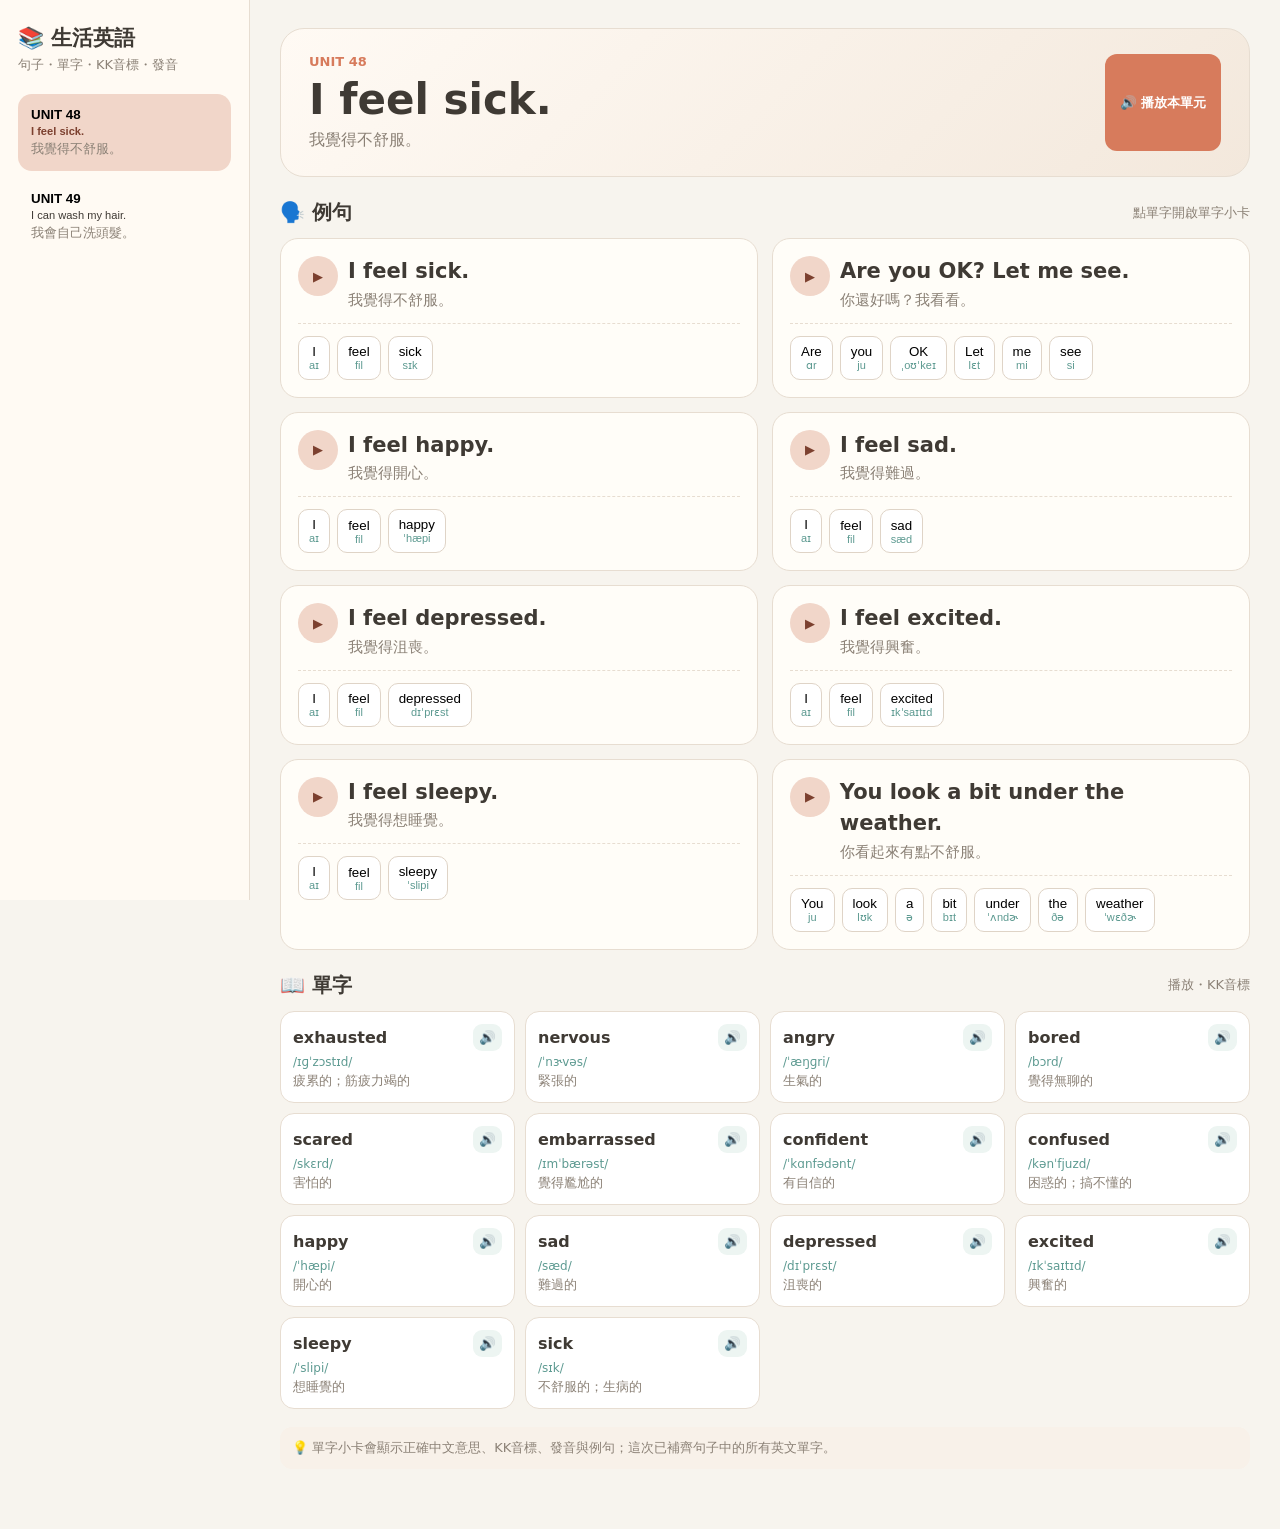
==== commit 5b394cbf: "Fix word card Chinese meanings for all sentence words" ====
--- a/english-learning/index.html
+++ b/english-learning/index.html
@@ -1,20 +1,4 @@
-<!doctype html>
-<html lang="zh-Hant">
-<head>
-<meta charset="utf-8"><meta name="viewport" content="width=device-width,initial-scale=1">
-<title>生活英語｜Unit 48–49</title>
-<style>
-:root{--bg:#f7f4ee;--card:#fffdf8;--ink:#3f3a34;--muted:#8b8176;--accent:#d77b5c;--green:#5d9a91;--line:#e7ddd1}*{box-sizing:border-box}body{margin:0;background:var(--bg);color:var(--ink);font-family:system-ui,-apple-system,"Noto Sans TC",sans-serif}.app{min-height:100vh;display:grid;grid-template-columns:250px 1fr}.side{position:sticky;top:0;height:100vh;padding:24px 18px;background:#fffaf3;border-right:1px solid var(--line)}.logo{font-size:21px;font-weight:800}.sub{font-size:13px;color:var(--muted);margin:4px 0 20px}.unit{width:100%;border:0;background:transparent;text-align:left;padding:13px;border-radius:14px;cursor:pointer;margin-bottom:7px}.unit:hover,.unit.active{background:#f1d6c9}.unit b,.unit small{display:block}.unit small{margin-top:3px}.unit .en{color:var(--ink)}.unit .zh{color:var(--muted);font-size:13px}.unit.active .en{color:#7c402f;font-weight:800}.main{max-width:1100px;width:100%;margin:auto;padding:28px 30px 60px}.hero{background:linear-gradient(135deg,#fffaf4,#f3e8dc);border:1px solid var(--line);border-radius:24px;padding:25px 28px;margin-bottom:22px}.heroTop{display:flex;justify-content:space-between;gap:15px}.eyebrow{font-size:13px;color:var(--accent);font-weight:800}.hero h1{font-size:clamp(28px,4vw,42px);margin:6px 0}.hero p{color:var(--muted);margin:0}.btn,.sound{border:0;border-radius:12px;padding:11px 15px;background:var(--accent);color:#fff;font-weight:750;cursor:pointer}.section{margin-top:22px}.sectionTitle{display:flex;justify-content:space-between;align-items:center;margin-bottom:12px}.sectionTitle h2{font-size:20px;margin:0}.sectionTitle span{font-size:13px;color:var(--muted)}.grid{display:grid;grid-template-columns:repeat(2,minmax(0,1fr));gap:14px}.card{background:var(--card);border:1px solid var(--line);border-radius:18px;padding:17px}.line{display:flex;gap:10px}.play{border:0;width:40px;height:40px;border-radius:50%;background:#f1d6c9;color:#7c402f;cursor:pointer}.sentence{font-size:21px;font-weight:750;line-height:1.5}.zh{font-size:15px;color:var(--muted);margin-top:3px}.words{display:flex;flex-wrap:wrap;gap:7px;margin-top:13px;padding-top:12px;border-top:1px dashed var(--line)}.word{border:1px solid #dfd4c7;background:#fff;padding:7px 10px;border-radius:10px;cursor:pointer}.word:hover{border-color:var(--accent);background:#fff8f3}.word i{display:block;font-size:11px;color:var(--green);font-style:normal;margin-top:2px}.vocab{display:grid;grid-template-columns:repeat(4,minmax(0,1fr));gap:10px}.v{background:#fff;border:1px solid var(--line);border-radius:14px;padding:12px}.vtop{display:flex;justify-content:space-between;align-items:center}.vtop button{border:0;background:#edf5f2;color:#39766e;border-radius:9px;padding:6px;cursor:pointer}.ipa{font-size:12px;color:var(--green);margin-top:4px}.meaning{font-size:13px;color:var(--muted);margin-top:3px}.note{margin-top:18px;padding:12px;background:#f8f1e9;border-radius:12px;color:var(--muted);font-size:13px}.mobile{display:none}.modal{position:fixed;inset:0;background:#231d1873;display:flex;align-items:center;justify-content:center;padding:18px;z-index:20}.modal.hide{display:none}.box{width:min(520px,100%);background:#fffdf8;border-radius:24px;overflow:hidden;box-shadow:0 20px 60px #0003}.head{padding:20px 22px 16px;background:linear-gradient(135deg,#fff7ef,#f2e5d9);display:flex;justify-content:space-between}.label{font-size:12px;color:var(--accent);font-weight:800}.mword{font-size:36px;font-weight:850}.mmeaning{color:var(--ink);font-size:18px;margin-top:4px}.close{border:0;border-radius:50%;width:38px;height:38px;cursor:pointer}.body{padding:20px 22px 24px}.mipa{font-size:21px;color:var(--green);margin-bottom:16px}.actions{display:flex;gap:9px;flex-wrap:wrap}.actions button{border:0;border-radius:12px;padding:11px 14px;cursor:pointer;font-weight:750;background:#f1d6c9;color:#7c402f}.actions .green{background:#edf5f2;color:#39766e}.practice{margin-top:18px;padding:16px;border-radius:16px;background:#f8f1e9}.practice h3{margin:0 0 6px}.practice p{font-size:13px;color:var(--muted)}.result{min-height:22px;font-weight:700;margin-top:10px}.example{margin-top:17px;padding-top:15px;border-top:1px dashed var(--line)}.exzh{color:var(--muted);font-size:14px;margin-top:3px}@media(max-width:850px){.app{display:block}.side{display:none}.main{padding:16px 14px 90px}.grid{grid-template-columns:1fr}.vocab{grid-template-columns:repeat(2,minmax(0,1fr))}.heroTop{display:block}.hero{padding:20px}.hero .btn{margin-top:14px}.mobile{display:flex;position:fixed;z-index:10;left:10px;right:10px;bottom:10px;background:#fffaf3f5;border:1px solid var(--line);border-radius:16px;padding:7px;gap:6px;box-shadow:0 8px 30px #0002}.mobile button{flex:1;border:0;background:transparent;padding:10px;border-radius:11px}.mobile button.active{background:#f1d6c9;color:#7c402f;font-weight:800}}
-</style></head>
-<body>
-<div class="app"><aside class="side"><div class="logo">📚 生活英語</div><div class="sub">句子・單字・KK音標・發音</div><div id="menu"></div></aside><main class="main"><section class="hero"><div class="heroTop"><div><div class="eyebrow" id="label"></div><h1 id="title"></h1><p id="subtitle"></p></div><button class="btn" id="all">🔊 播放本單元</button></div></section><section class="section"><div class="sectionTitle"><h2>🗣️ 例句</h2><span>點單字開啟單字小卡</span></div><div class="grid" id="sentences"></div></section><section class="section"><div class="sectionTitle"><h2>📖 單字</h2><span>播放・KK音標</span></div><div class="vocab" id="vocab"></div></section><div class="note">💡 點句子中的任何英文單字，都會開啟單字小卡，顯示正確中文意思、KK音標、發音與例句。</div></main></div>
-<div class="mobile" id="mobile"></div><div class="modal hide" id="modal"><div class="box"><div class="head"><div><div class="label">WORD CARD</div><div class="mword" id="mw"></div><div class="mmeaning" id="mm"></div></div><button class="close" id="close">×</button></div><div class="body"><div class="mipa" id="mi"></div><div class="actions"><button id="mp">🔊 播放發音</button><button class="green" id="ms">🐢 慢速播放</button></div><div class="practice"><h3>🎤 發音練習</h3><p>先聽一次，再按開始練習跟著念。</p><div class="actions"><button class="green" id="practice">🎙️ 開始練習</button><button class="green" id="stop">⏹ 停止</button></div><div class="result" id="result"></div></div><div class="example" id="example"></div></div></div></div>
-<script>
-const U={48:{title:'I feel sick.',zh:'我覺得不舒服。',s:[['I feel sick.','我覺得不舒服。'],['Are you OK? Let me see.','你還好嗎？我看看。'],['I feel happy.','我覺得開心。'],['I feel sad.','我覺得難過。'],['I feel depressed.','我覺得沮喪。'],['I feel excited.','我覺得興奮。'],['I feel sleepy.','我覺得想睡覺。'],['You look a bit under the weather.','你看起來有點不舒服。']],v:[['exhausted','疲累的；筋疲力竭的','ɪɡˈzɔstɪd'],['nervous','緊張的','ˈnɝvəs'],['angry','生氣的','ˈæŋɡri'],['bored','覺得無聊的','bɔrd'],['scared','害怕的','skɛrd'],['embarrassed','覺得尷尬的','ɪmˈbærəst'],['confident','有自信的','ˈkɑnfədənt'],['confused','困惑的','kənˈfjuzd'],['happy','開心的','ˈhæpi'],['sad','難過的','sæd'],['depressed','沮喪的','dɪˈprɛst'],['excited','興奮的','ɪkˈsaɪtɪd'],['sleepy','想睡覺的','ˈslipi'],['sick','不舒服的；生病的','sɪk']]},49:{title:'I can wash my hair.',zh:'我會自己洗頭髮。',s:[['I can wash my hair.','我會自己洗頭髮。'],['You are great.','你真棒！'],['I can wash my feet.','我會自己洗腳。'],['I can wash my face.','我會自己洗臉。'],['I can wash my neck.','我會自己洗脖子。'],['I can wash my hands.','我會自己洗手。'],['Let me blow-dry your hair.','讓我幫你吹乾頭髮。'],['The water in the bathtub is too hot.','浴缸裡的水太熱了。'],['The water is warm enough.','水溫夠暖和。']],v:[['back','背部','bæk'],['arm','手臂','ɑrm'],['ear','耳朵','ɪr'],['leg','腿','lɛɡ'],['mouth','嘴巴','maʊθ'],['finger','手指','ˈfɪŋɡɚ'],['chest','胸部','tʃɛst'],['tummy','肚子','ˈtʌmi'],['shoulder','肩膀','ˈʃoʊldɚ'],['hair','頭髮','hɛr'],['wash','洗','wɑʃ'],['feet','腳（foot複數）','fit'],['face','臉','feɪs'],['neck','脖子','nɛk'],['hands','手（hand複數）','hændz']]}};
-const EXTRA={i:['我','aɪ'],feel:['感覺；覺得','fil'],are:['是；你是','ɑr'],you:['你；你們','ju'],ok:['好的；沒問題','ˌoʊˈkeɪ'],let:['讓；讓我','lɛt'],me:['我（受格）','mi'],see:['看見；看看','si'],look:['看起來','lʊk'],a:['一個；一點','ə'],bit:['一點；一點點','bɪt'],under:['在……下面；處於','ˈʌndɚ'],the:['這；那（定冠詞）','ðə'],weather:['天氣','ˈwɛðɚ'],can:['能；可以','kæn'],my:['我的','maɪ'],wash:['洗','wɑʃ'],hair:['頭髮','hɛr'],great:['很棒的','ɡreɪt'],feet:['腳；foot的複數','fit'],face:['臉','feɪs'],neck:['脖子','nɛk'],hands:['手；hand的複數','hændz'],blow:['吹','bloʊ'],dry:['乾的；弄乾','draɪ'],your:['你的；你們的','jʊr'],water:['水','ˈwɔtɚ'],in:['在……裡','ɪn'],bathtub:['浴缸','ˈbæθˌtʌb'],is:['是','ɪz'],too:['太；也','tu'],hot:['熱的','hɑt'],warm:['溫暖的','wɔrm'],enough:['足夠的','ɪˈnʌf']};
-let cur=48,word='',rec=null;const $=x=>document.getElementById(x);function esc(x){return String(x).replace(/[&<>"']/g,c=>({'&':'&amp;','<':'&lt;','>':'&gt;','"':'&quot;',"'":'&#39;'}[c]))}function speak(t,r=.82){speechSynthesis.cancel();let u=new SpeechSynthesisUtterance(t);u.lang='en-US';u.rate=r;speechSynthesis.speak(u)}function info(w){let k=w.toLowerCase().replace(/[.,!?]/g,'');let v=U[cur].v.find(x=>x[0].toLowerCase()===k);return v?[v[1],v[2]]:(EXTRA[k]||['',''])}
-function ipa(w){return info(w)[1]}
-function render(){let u=U[cur];$('label').textContent='UNIT '+cur;$('title').textContent=u.title;$('subtitle').textContent=u.zh;$('sentences').innerHTML=u.s.map(x=>{let ws=x[0].match(/[A-Za-z]+(?:-[A-Za-z]+)*/g)||[];return `<article class="card"><div class="line"><button class="play" data-play="${esc(x[0])}">▶</button><div><div class="sentence">${esc(x[0])}</div><div class="zh">${esc(x[1])}</div></div></div><div class="words">${ws.map(w=>`<button class="word" data-word="${esc(w)}">${esc(w)}<i>${esc(ipa(w))}</i></button>`).join('')}</div></article>`}).join('');$('vocab').innerHTML=u.v.map(x=>`<div class="v"><div class="vtop"><b>${esc(x[0])}</b><button data-play="${esc(x[0])}">🔊</button></div><div class="ipa">/${esc(x[2])}/</div><div class="meaning">${esc(x[1])}</div></div>`).join('');document.querySelectorAll('[data-play]').forEach(b=>b.onclick=()=>speak(b.dataset.play));document.querySelectorAll('[data-word]').forEach(b=>b.onclick=()=>openCard(b.dataset.word));document.querySelectorAll('[data-unit]').forEach(b=>b.classList.toggle('active',+b.dataset.unit===cur))}
-function menu(){let h=Object.keys(U).map(k=>`<button class="unit ${+k===cur?'active':''}" data-unit="${k}"><b>UNIT ${k}</b><small class="en">${esc(U[k].title)}</small><small class="zh">${esc(U[k].zh)}</small></button>`).join('');$('menu').innerHTML=h;$('mobile').innerHTML=Object.keys(U).map(k=>`<button data-unit="${k}">Unit ${k}</button>`).join('');document.querySelectorAll('[data-unit]').forEach(b=>b.onclick=()=>{cur=+b.dataset.unit;menu();render();scrollTo({top:0,behavior:'smooth'})})}
-function openCard(w){word=w.toLowerCase();let m=info(word);$('mw').textContent=word;$('mm').textContent=m[0]||'尚未建立中文詞義';$('mi').textContent=m[1]?'/'+m[1]+'/':'—';let re=new RegExp('\\b'+word.replace(/[.*+?^${}()|[\\]\\]/g,'\\$&')+'\\b','i');let ex=U[cur].s.find(x=>re.test(x[0]));$('example').innerHTML=ex?`<b>📌 例句</b><div>${esc(ex[0])}</div><div class="exzh">${esc(ex[1])}</div>`:'';$('result').textContent='';$('modal').classList.remove('hide');document.body.style.overflow='hidden'}function closeCard(){$('modal').classList.add('hide');document.body.style.overflow='';if(rec){try{rec.stop()}catch(e){}rec=null}}$('close').onclick=closeCard;$('modal').onclick=e=>{if(e.target===$('modal'))closeCard()};$('mp').onclick=()=>speak(word);$('ms').onclick=()=>speak(word,.55);$('stop').onclick=()=>{if(rec)try{rec.stop()}catch(e){}speechSynthesis.cancel();$('result').textContent='已停止練習。'};$('practice').onclick=()=>{let SR=window.SpeechRecognition||window.webkitSpeechRecognition;if(!SR){$('result').textContent='目前瀏覽器不支援語音辨識，可以先聽發音再跟讀。';return}rec=new SR();rec.lang='en-US';rec.interimResults=false;rec.onresult=e=>{let h=e.results[0][0].transcript.trim();$('result').textContent=h.toLowerCase().includes(word)?'✅ 很棒！辨識到：'+h:'🔁 辨識到：'+h+'，再試一次看看。'};rec.onerror=()=>{$('result').textContent='⚠️ 無法辨識，請確認麥克風權限後再試一次。'};speak(word,.55);try{rec.start()}catch(e){}};$('all').onclick=()=>{speechSynthesis.cancel();let i=0,a=U[cur].s.map(x=>x[0]);function n(){if(i<a.length){let u=new SpeechSynthesisUtterance(a[i++]);u.lang='en-US';u.rate=.82;u.onend=n;speechSynthesis.speak(u)}}n()};menu();render();
-</script></body></html>+<!doctype html><html lang="zh-Hant"><head><meta charset="utf-8"><meta name="viewport" content="width=device-width,initial-scale=1"><title>生活英語｜Unit 48–49</title><style>:root{--bg:#f7f4ee;--card:#fffdf8;--ink:#3f3a34;--muted:#8b8176;--accent:#d77b5c;--green:#5d9a91;--line:#e7ddd1}*{box-sizing:border-box}body{margin:0;background:var(--bg);color:var(--ink);font-family:system-ui,-apple-system,"Noto Sans TC",sans-serif}.app{min-height:100vh;display:grid;grid-template-columns:250px 1fr}.side{position:sticky;top:0;height:100vh;padding:24px 18px;background:#fffaf3;border-right:1px solid var(--line)}.logo{font-size:21px;font-weight:800}.sub{font-size:13px;color:var(--muted);margin:4px 0 20px}.unit{width:100%;border:0;background:transparent;text-align:left;padding:13px;border-radius:14px;cursor:pointer;margin-bottom:7px}.unit:hover,.unit.active{background:#f1d6c9}.unit b,.unit small{display:block}.unit small{margin-top:3px}.unit .en{color:var(--ink)}.unit .zh{color:var(--muted);font-size:13px}.unit.active .en{color:#7c402f;font-weight:800}.main{max-width:1100px;width:100%;margin:auto;padding:28px 30px 60px}.hero{background:linear-gradient(135deg,#fffaf4,#f3e8dc);border:1px solid var(--line);border-radius:24px;padding:25px 28px;margin-bottom:22px}.heroTop{display:flex;justify-content:space-between;gap:15px}.eyebrow{font-size:13px;color:var(--accent);font-weight:800}.hero h1{font-size:clamp(28px,4vw,42px);margin:6px 0}.hero p{color:var(--muted);margin:0}.btn,.sound{border:0;border-radius:12px;padding:11px 15px;background:var(--accent);color:#fff;font-weight:750;cursor:pointer}.section{margin-top:22px}.sectionTitle{display:flex;justify-content:space-between;align-items:center;margin-bottom:12px}.sectionTitle h2{font-size:20px;margin:0}.sectionTitle span{font-size:13px;color:var(--muted)}.grid{display:grid;grid-template-columns:repeat(2,minmax(0,1fr));gap:14px}.card{background:var(--card);border:1px solid var(--line);border-radius:18px;padding:17px}.line{display:flex;gap:10px}.play{border:0;width:40px;height:40px;border-radius:50%;background:#f1d6c9;color:#7c402f;cursor:pointer}.sentence{font-size:21px;font-weight:750;line-height:1.5}.zh{font-size:15px;color:var(--muted);margin-top:3px}.words{display:flex;flex-wrap:wrap;gap:7px;margin-top:13px;padding-top:12px;border-top:1px dashed var(--line)}.word{border:1px solid #dfd4c7;background:#fff;padding:7px 10px;border-radius:10px;cursor:pointer}.word:hover{border-color:var(--accent);background:#fff8f3}.word i{display:block;font-size:11px;color:var(--green);font-style:normal}.vocab{display:grid;grid-template-columns:repeat(4,minmax(0,1fr));gap:10px}.v{background:#fff;border:1px solid var(--line);border-radius:14px;padding:12px}.vtop{display:flex;justify-content:space-between;align-items:center}.vtop button{border:0;background:#edf5f2;color:#39766e;border-radius:9px;padding:6px;cursor:pointer}.ipa{font-size:12px;color:var(--green);margin-top:4px}.meaning{font-size:13px;color:var(--muted);margin-top:3px}.note{margin-top:18px;padding:12px;background:#f8f1e9;border-radius:12px;color:var(--muted);font-size:13px}.mobile{display:none}.modal{position:fixed;inset:0;background:#231d1873;display:flex;align-items:center;justify-content:center;padding:18px;z-index:20}.modal.hide{display:none}.box{width:min(520px,100%);background:#fffdf8;border-radius:24px;overflow:hidden;box-shadow:0 20px 60px #0003}.head{padding:20px 22px 16px;background:linear-gradient(135deg,#fff7ef,#f2e5d9);display:flex;justify-content:space-between}.label{font-size:12px;color:var(--accent);font-weight:800}.mword{font-size:36px;font-weight:850}.mmeaning{color:var(--ink);font-size:18px;margin-top:4px}.close{border:0;border-radius:50%;width:38px;height:38px;cursor:pointer}.body{padding:20px 22px 24px}.mipa{font-size:21px;color:var(--green);margin-bottom:16px}.actions{display:flex;gap:9px;flex-wrap:wrap}.actions button{border:0;border-radius:12px;padding:11px 14px;cursor:pointer;font-weight:750;background:#f1d6c9;color:#7c402f}.actions .green{background:#edf5f2;color:#39766e}.practice{margin-top:18px;padding:16px;border-radius:16px;background:#f8f1e9}.practice h3{margin:0 0 6px}.practice p{font-size:13px;color:var(--muted)}.result{min-height:22px;font-weight:700;margin-top:10px}.example{margin-top:17px;padding-top:15px;border-top:1px dashed var(--line)}.exzh{color:var(--muted);font-size:14px}@media(max-width:850px){.app{display:block}.side{display:none}.main{padding:16px 14px 90px}.grid{grid-template-columns:1fr}.vocab{grid-template-columns:repeat(2,minmax(0,1fr))}.heroTop{display:block}.hero{padding:20px}.hero .btn{margin-top:14px}.mobile{display:flex;position:fixed;z-index:10;left:10px;right:10px;bottom:10px;background:#fffaf3f5;border:1px solid var(--line);border-radius:16px;padding:7px;gap:6px;box-shadow:0 8px 30px #0002}.mobile button{flex:1;border:0;background:transparent;padding:10px;border-radius:11px}.mobile button.active{background:#f1d6c9;color:#7c402f;font-weight:800}}</style></head><body><div class="app"><aside class="side"><div class="logo">📚 生活英語</div><div class="sub">句子・單字・KK音標・發音</div><div id="menu"></div></aside><main class="main"><section class="hero"><div class="heroTop"><div><div class="eyebrow" id="label"></div><h1 id="title"></h1><p id="subtitle"></p></div><button class="btn" id="all">🔊 播放本單元</button></div></section><section class="section"><div class="sectionTitle"><h2>🗣️ 例句</h2><span>點單字開啟單字小卡</span></div><div class="grid" id="sentences"></div></section><section class="section"><div class="sectionTitle"><h2>📖 單字</h2><span>播放・KK音標</span></div><div class="vocab" id="vocab"></div></section><div class="note">💡 單字小卡會顯示正確中文意思、KK音標、發音與例句；這次已補齊句子中的所有英文單字。</div></main></div><div class="mobile" id="mobile"></div><div class="modal hide" id="modal"><div class="box"><div class="head"><div><div class="label">WORD CARD</div><div class="mword" id="mw"></div><div class="mmeaning" id="mm"></div></div><button class="close" id="close">×</button></div><div class="body"><div class="mipa" id="mi"></div><div class="actions"><button id="mp">🔊 播放發音</button><button class="green" id="ms">🐢 慢速播放</button></div><div class="practice"><h3>🎤 發音練習</h3><p>先聽一次，再按開始練習跟著念。</p><div class="actions"><button class="green" id="practice">🎙️ 開始練習</button><button class="green" id="stop">⏹ 停止</button></div><div class="result" id="result"></div></div><div class="example" id="example"></div></div></div></div><script>
+const U={48:{title:'I feel sick.',zh:'我覺得不舒服。',s:[['I feel sick.','我覺得不舒服。'],['Are you OK? Let me see.','你還好嗎？我看看。'],['I feel happy.','我覺得開心。'],['I feel sad.','我覺得難過。'],['I feel depressed.','我覺得沮喪。'],['I feel excited.','我覺得興奮。'],['I feel sleepy.','我覺得想睡覺。'],['You look a bit under the weather.','你看起來有點不舒服。']],v:[['exhausted','疲累的；筋疲力竭的','ɪɡˈzɔstɪd'],['nervous','緊張的','ˈnɝvəs'],['angry','生氣的','ˈæŋɡri'],['bored','覺得無聊的','bɔrd'],['scared','害怕的','skɛrd'],['embarrassed','覺得尷尬的','ɪmˈbærəst'],['confident','有自信的','ˈkɑnfədənt'],['confused','困惑的；搞不懂的','kənˈfjuzd'],['happy','開心的','ˈhæpi'],['sad','難過的','sæd'],['depressed','沮喪的','dɪˈprɛst'],['excited','興奮的','ɪkˈsaɪtɪd'],['sleepy','想睡覺的','ˈslipi'],['sick','不舒服的；生病的','sɪk']]},49:{title:'I can wash my hair.',zh:'我會自己洗頭髮。',s:[['I can wash my hair.','我會自己洗頭髮。'],['You are great.','你真棒！'],['I can wash my feet.','我會自己洗腳。'],['I can wash my face.','我會自己洗臉。'],['I can wash my neck.','我會自己洗脖子。'],['I can wash my hands.','我會自己洗手。'],['Let me blow-dry your hair.','讓我幫你吹乾頭髮。'],['The water in the bathtub is too hot.','浴缸裡的水太熱了。'],['The water is warm enough.','水溫夠暖和。']],v:[['back','背部','bæk'],['arm','手臂','ɑrm'],['ear','耳朵','ɪr'],['leg','腿','lɛɡ'],['mouth','嘴巴','maʊθ'],['finger','手指','ˈfɪŋɡɚ'],['chest','胸部；胸腔','tʃɛst'],['tummy','肚子','ˈtʌmi'],['shoulder','肩膀','ˈʃoʊldɚ'],['hair','頭髮','hɛr'],['wash','洗','wɑʃ'],['feet','腳（foot 的複數）','fit'],['face','臉','feɪs'],['neck','脖子','nɛk'],['hands','手（hand 的複數）','hændz']]}};
+const W={i:['我','aɪ'],feel:['感覺；覺得','fil'],sick:['不舒服的；生病的','sɪk'],are:['是；你是','ɑr'],you:['你；你們','ju'],ok:['好的；沒問題','ˌoʊˈkeɪ'],let:['讓；讓我','lɛt'],me:['我（受格）','mi'],see:['看見；看看','si'],happy:['開心的','ˈhæpi'],sad:['難過的','sæd'],depressed:['沮喪的','dɪˈprɛst'],excited:['興奮的','ɪkˈsaɪtɪd'],sleepy:['想睡覺的','ˈslipi'],look:['看起來','lʊk'],a:['一個；一點','ə'],bit:['一點；一點點','bɪt'],under:['在……下面；處於','ˈʌndɚ'],the:['這；那（定冠詞）','ðə'],weather:['天氣','ˈwɛðɚ'],can:['能；可以','kæn'],wash:['洗','wɑʃ'],my:['我的','maɪ'],hair:['頭髮','hɛr'],great:['很棒的；優秀的','ɡreɪt'],feet:['腳；foot 的複數','fit'],face:['臉','feɪs'],neck:['脖子','nɛk'],hands:['手；hand 的複數','hændz'],blow:['吹','bloʊ'],dry:['弄乾；乾的','draɪ'],your:['你的；你們的','jʊr'],water:['水','ˈwɔtɚ'],in:['在……裡','ɪn'],bathtub:['浴缸','ˈbæθˌtʌb'],is:['是','ɪz'],too:['太；也','tu'],hot:['熱的','hɑt'],warm:['溫暖的','wɔrm'],enough:['足夠的','ɪˈnʌf'],exhausted:['疲累的；筋疲力竭的','ɪɡˈzɔstɪd'],nervous:['緊張的','ˈnɝvəs'],angry:['生氣的','ˈæŋɡri'],bored:['覺得無聊的','bɔrd'],scared:['害怕的','skɛrd'],embarrassed:['覺得尷尬的','ɪmˈbærəst'],confident:['有自信的','ˈkɑnfədənt'],confused:['困惑的；搞不懂的','kənˈfjuzd'],back:['背部','bæk'],arm:['手臂','ɑrm'],ear:['耳朵','ɪr'],leg:['腿','lɛɡ'],mouth:['嘴巴','maʊθ'],finger:['手指','ˈfɪŋɡɚ'],chest:['胸部；胸腔','tʃɛst'],tummy:['肚子','ˈtʌmi'],shoulder:['肩膀','ˈʃoʊldɚ']};
+let cur=48,word='',rec=null;const $=x=>document.getElementById(x);const esc=x=>String(x).replace(/[&<>"']/g,c=>({'&':'&amp;','<':'&lt;','>':'&gt;','"':'&quot;',"'":'&#39;'}[c]));function info(w){let k=w.toLowerCase().replace(/[.,!?]/g,'');let v=U[cur].v.find(x=>x[0].toLowerCase()===k);return v?[v[1],v[2]]:(W[k]||['目前尚未建立中文意思',''])}function speak(t,r=.82){speechSynthesis.cancel();let u=new SpeechSynthesisUtterance(t);u.lang='en-US';u.rate=r;speechSynthesis.speak(u)}function render(){let u=U[cur];$('label').textContent='UNIT '+cur;$('title').textContent=u.title;$('subtitle').textContent=u.zh;$('sentences').innerHTML=u.s.map(x=>{let ws=x[0].match(/[A-Za-z]+(?:-[A-Za-z]+)*/g)||[];return `<article class="card"><div class="line"><button class="play" data-play="${esc(x[0])}">▶</button><div><div class="sentence">${esc(x[0])}</div><div class="zh">${esc(x[1])}</div></div></div><div class="words">${ws.map(w=>`<button class="word" data-word="${esc(w)}">${esc(w)}<i>${esc(info(w)[1])}</i></button>`).join('')}</div></article>`}).join('');$('vocab').innerHTML=u.v.map(x=>`<div class="v"><div class="vtop"><b>${esc(x[0])}</b><button data-play="${esc(x[0])}">🔊</button></div><div class="ipa">/${esc(x[2])}/</div><div class="meaning">${esc(x[1])}</div></div>`).join('');document.querySelectorAll('[data-play]').forEach(b=>b.onclick=()=>speak(b.dataset.play));document.querySelectorAll('[data-word]').forEach(b=>b.onclick=()=>openCard(b.dataset.word));document.querySelectorAll('[data-unit]').forEach(b=>b.classList.toggle('active',+b.dataset.unit===cur))}function menu(){let h=Object.keys(U).map(k=>`<button class="unit ${+k===cur?'active':''}" data-unit="${k}"><b>UNIT ${k}</b><small class="en">${esc(U[k].title)}</small><small class="zh">${esc(U[k].zh)}</small></button>`).join('');$('menu').innerHTML=h;$('mobile').innerHTML=Object.keys(U).map(k=>`<button data-unit="${k}">Unit ${k}</button>`).join('');document.querySelectorAll('[data-unit]').forEach(b=>b.onclick=()=>{cur=+b.dataset.unit;menu();render();scrollTo({top:0,behavior:'smooth'})})}function openCard(w){word=w.toLowerCase();let a=info(word);$('mw').textContent=word;$('mm').textContent=a[0];$('mi').textContent=a[1]?'/'+a[1]+'/':'/—/';let k=word.replace(/[.*+?^${}()|[\]\\]/g,'\\$&');let ex=U[cur].s.find(x=>new RegExp('\\b'+k+'\\b','i').test(x[0]));$('example').innerHTML=ex?`<b>📌 例句</b><div>${esc(ex[0])}</div><div class="exzh">${esc(ex[1])}</div>`:'';$('result').textContent='';$('modal').classList.remove('hide');document.body.style.overflow='hidden'}function closeCard(){$('modal').classList.add('hide');document.body.style.overflow='';if(rec){try{rec.stop()}catch(e){}rec=null}}$('close').onclick=closeCard;$('modal').onclick=e=>{if(e.target===$('modal'))closeCard()};$('mp').onclick=()=>speak(word);$('ms').onclick=()=>speak(word,.55);$('stop').onclick=()=>{if(rec)try{rec.stop()}catch(e){}speechSynthesis.cancel();$('result').textContent='已停止練習。'};$('practice').onclick=()=>{let SR=window.SpeechRecognition||window.webkitSpeechRecognition;if(!SR){$('result').textContent='目前瀏覽器不支援語音辨識，可以先聽發音再跟讀。';return}rec=new SR();rec.lang='en-US';rec.interimResults=false;rec.onresult=e=>{let h=e.results[0][0].transcript.trim();$('result').textContent=h.toLowerCase().includes(word)?'✅ 很棒！辨識到：'+h:'🔁 辨識到：'+h+'，再試一次看看。'};rec.onerror=()=>{$('result').textContent='⚠️ 無法辨識，請確認麥克風權限後再試一次。'};speak(word,.55);try{rec.start()}catch(e){}};$('all').onclick=()=>{let i=0,a=U[cur].s.map(x=>x[0]);speechSynthesis.cancel();function n(){if(i<a.length){let u=new SpeechSynthesisUtterance(a[i++]);u.lang='en-US';u.rate=.82;u.onend=n;speechSynthesis.speak(u)}}n()};menu();render();</script></body></html>
